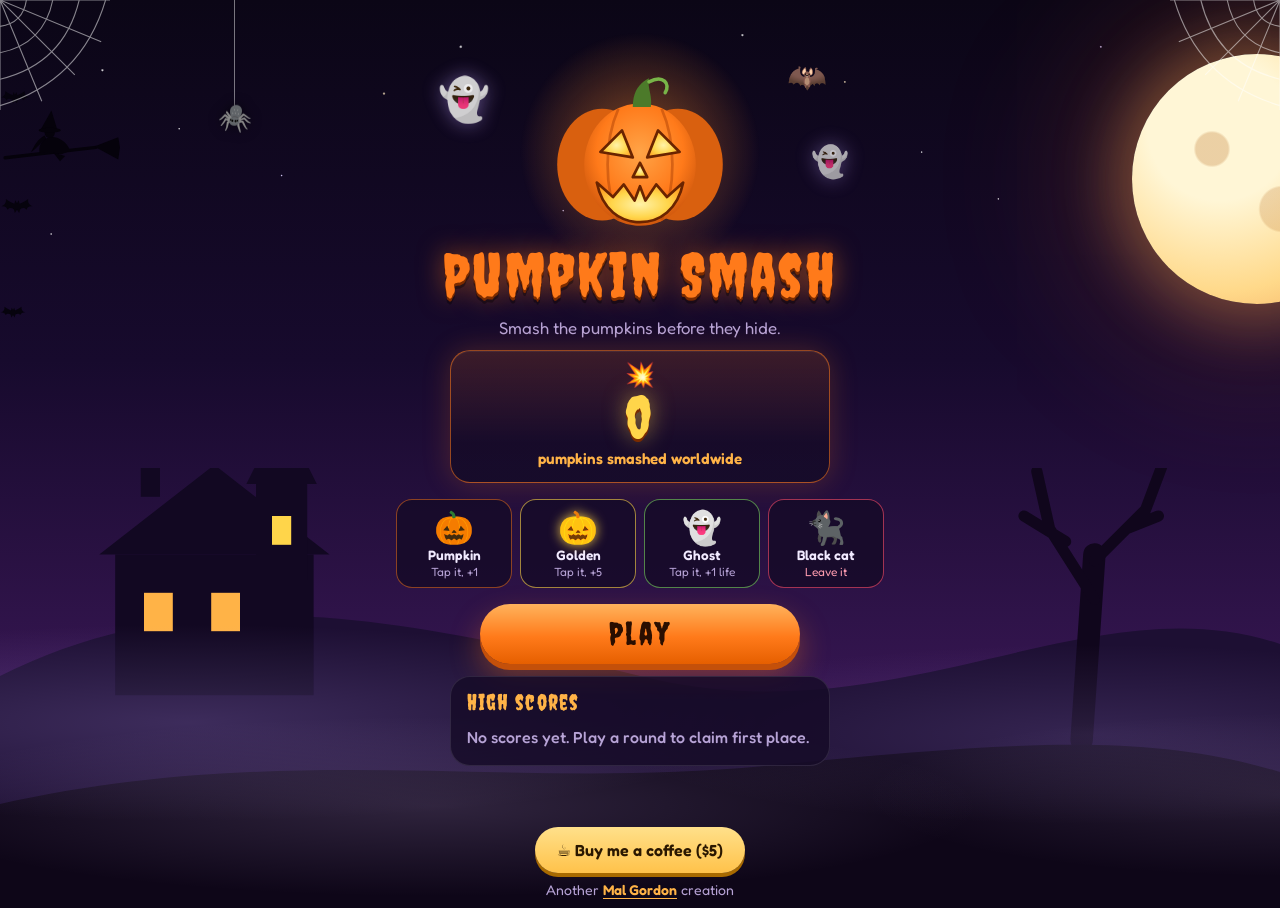
==== index.html @ f8fc83ce "Game over: laughing pumpkin animation, taunt message and laugh sound" ====
<!doctype html>
<html lang="en">
<head>
<meta charset="utf-8">
<meta name="viewport" content="width=device-width, initial-scale=1, viewport-fit=cover">
<!-- Google tag (gtag.js) -->
<script async src="https://www.googletagmanager.com/gtag/js?id=G-29NEGXCS5F"></script>
<script>
  window.dataLayer = window.dataLayer || [];
  function gtag(){dataLayer.push(arguments);}
  gtag('js', new Date());
  gtag('config', 'G-29NEGXCS5F');
</script>
<title>Pumpkin Smash — a free Halloween smash game</title>
<meta name="description" content="Smash the pumpkins before they hide. A free, mobile-first Halloween tap game: grab golden pumpkins, catch ghosts for extra lives and leave the black cats alone.">
<meta name="author" content="Mal Gordon">
<meta name="robots" content="index, follow">
<link rel="canonical" href="https://pumpkinsmash.me/">
<meta name="theme-color" content="#0b0616">
<meta name="color-scheme" content="dark">
<meta name="claude:viewport-fit-sides" content="cover">

<!-- Icons and install -->
<link rel="icon" href="/favicon.svg" type="image/svg+xml">
<link rel="icon" href="/assets/brand/icon-192.png" type="image/png" sizes="192x192">
<link rel="apple-touch-icon" href="/assets/brand/apple-touch-icon.png">
<link rel="manifest" href="/site.webmanifest">
<meta name="apple-mobile-web-app-capable" content="yes">
<meta name="mobile-web-app-capable" content="yes">
<meta name="apple-mobile-web-app-status-bar-style" content="black-translucent">
<meta name="apple-mobile-web-app-title" content="Pumpkin Smash">

<!-- Open Graph -->
<meta property="og:type" content="website">
<meta property="og:site_name" content="Pumpkin Smash">
<meta property="og:title" content="Pumpkin Smash — smash the pumpkins before they hide">
<meta property="og:description" content="A free Halloween tap game for your phone. Golden pumpkins, ghostly extra lives, and black cats you really shouldn't smash.">
<meta property="og:url" content="https://pumpkinsmash.me/">
<meta property="og:locale" content="en_AU">
<meta property="og:image" content="https://pumpkinsmash.me/assets/brand/og-image.png">
<meta property="og:image:type" content="image/png">
<meta property="og:image:width" content="1200">
<meta property="og:image:height" content="630">
<meta property="og:image:alt" content="A glowing jack-o'-lantern beside the words Pumpkin Smash under a full moon">

<!-- Twitter / X card -->
<meta name="twitter:card" content="summary_large_image">
<meta name="twitter:title" content="Pumpkin Smash — smash the pumpkins before they hide">
<meta name="twitter:description" content="A free Halloween tap game for your phone. Golden pumpkins +5, ghosts +1 life, black cats: leave them alone.">
<meta name="twitter:image" content="https://pumpkinsmash.me/assets/brand/twitter-card.png">
<meta name="twitter:image:alt" content="A glowing jack-o'-lantern beside the words Pumpkin Smash under a full moon">

<script type="application/ld+json">
{
  "@context": "https://schema.org",
  "@type": "VideoGame",
  "name": "Pumpkin Smash",
  "url": "https://pumpkinsmash.me/",
  "image": "https://pumpkinsmash.me/assets/brand/og-image.png",
  "description": "A free, mobile-first Halloween tap game. Smash the pumpkins before they hide.",
  "genre": ["Arcade", "Casual"],
  "gamePlatform": ["Web browser", "Mobile web"],
  "applicationCategory": "Game",
  "operatingSystem": "Any",
  "inLanguage": "en",
  "isAccessibleForFree": true,
  "offers": { "@type": "Offer", "price": "0", "priceCurrency": "AUD" },
  "author": { "@type": "Person", "name": "Mal Gordon", "url": "https://malgordon.com" }
}
</script>

<link rel="preconnect" href="https://fonts.googleapis.com">
<link rel="preconnect" href="https://fonts.gstatic.com" crossorigin>
<link rel="stylesheet" href="https://fonts.googleapis.com/css2?family=Creepster&family=Fredoka:wght@400;500;600;700&display=swap">
<style>
  /* Layout: one painted night scene fixed behind three screens (home, game, game over).
     Content is a single centered column, 520px max. The game board is a tilted graveyard plot. */
  :root {
    color-scheme: dark;
    --night-900: #0b0616;
    --night-800: #150a28;
    --night-700: #241240;
    --plum: #4b2a78;
    --pumpkin: #ff7a1a;
    --pumpkin-deep: #c4500a;
    --ember: #ffb347;
    --gold: #ffd54a;
    --slime: #8dff6a;
    --blood: #ff4d6d;
    --text: #f1eaff;
    --muted: #b7a3d6;
    --glass: rgba(22, 11, 40, .84);
    --line: rgba(255, 255, 255, .1);
    --radius: 20px;
    --gap: 12px;
    --font-display: "Creepster", "Chiller", fantasy;
    --font-ui: "Fredoka", ui-rounded, "SF Pro Rounded", system-ui, -apple-system, "Segoe UI", Roboto, sans-serif;
  }

  * { box-sizing: border-box; -webkit-tap-highlight-color: transparent; }
  html, body { height: 100%; }
  body {
    background: var(--night-900); color: var(--text); font-family: var(--font-ui);
    -webkit-user-select: none; user-select: none; -webkit-touch-callout: none;
    touch-action: manipulation; overscroll-behavior: none; overflow: hidden;
  }
  button { font: inherit; color: inherit; border: 0; cursor: pointer; }
  :focus-visible { outline: 3px solid var(--ember); outline-offset: 3px; }

  /* ================= Night scene ================= */
  #scene {
    position: fixed; inset: 0; z-index: 0; overflow: hidden; pointer-events: none;
    background: linear-gradient(180deg, #0b0616 0%, #170a2d 40%, #34154f 75%, #5a2152 100%);
  }
  .stars { position: absolute; inset: 0 0 35% 0; background-repeat: no-repeat; animation: twinkle 3.6s ease-in-out infinite alternate; }
  .s1 { background-image:
    radial-gradient(1.6px 1.6px at 8% 12%, #fff, transparent), radial-gradient(1.2px 1.2px at 22% 30%, #dcd0ff, transparent),
    radial-gradient(1.8px 1.8px at 36% 8%, #fff, transparent), radial-gradient(1.2px 1.2px at 52% 24%, #fff, transparent),
    radial-gradient(1.4px 1.4px at 66% 14%, #ffe9c0, transparent), radial-gradient(1.2px 1.2px at 78% 34%, #fff, transparent),
    radial-gradient(1.6px 1.6px at 92% 20%, #dcd0ff, transparent); }
  .s2 { animation-delay: -1.8s; background-image:
    radial-gradient(1.2px 1.2px at 14% 22%, #fff, transparent), radial-gradient(1.6px 1.6px at 30% 16%, #ffe9c0, transparent),
    radial-gradient(1.2px 1.2px at 44% 36%, #dcd0ff, transparent), radial-gradient(1.6px 1.6px at 58% 6%, #fff, transparent),
    radial-gradient(1.2px 1.2px at 72% 26%, #fff, transparent), radial-gradient(1.4px 1.4px at 86% 8%, #dcd0ff, transparent),
    radial-gradient(1.2px 1.2px at 4% 40%, #fff, transparent); }
  @keyframes twinkle { from { opacity: .3; } to { opacity: 1; } }

  .moon {
    position: absolute; top: 6%; right: -8%; width: min(52vmin, 250px); aspect-ratio: 1; border-radius: 50%;
    background:
      radial-gradient(circle at 32% 38%, rgba(190, 120, 50, .3) 0 7%, transparent 8%),
      radial-gradient(circle at 60% 62%, rgba(190, 120, 50, .25) 0 10%, transparent 11%),
      radial-gradient(circle at 70% 28%, rgba(190, 120, 50, .22) 0 5%, transparent 6%),
      radial-gradient(circle at 35% 30%, #fff6d6 0 30%, #ffd98a 68%, #f2a65a 100%);
    box-shadow: 0 0 60px 18px rgba(255, 170, 80, .35), 0 0 150px 60px rgba(255, 110, 60, .16);
  }

  .witch { position: absolute; top: 12%; left: 0; width: 120px; fill: #05020b; animation: witchFly 40s linear infinite 3s; }
  @keyframes witchFly {
    0% { transform: translate(-30vw, 0) rotate(-5deg) scaleX(-1); }
    35%, 100% { transform: translate(130vw, -6vh) rotate(-5deg) scaleX(-1); }
  }

  .bat { position: absolute; left: 0; width: 34px; animation: batFly 14s linear infinite; }
  .bat svg { display: block; width: 100%; fill: #06030d; transform-origin: 50% 60%; animation: flap .32s ease-in-out infinite alternate; }
  .b1 { top: 22%; }
  .b2 { top: 34%; width: 26px; animation-duration: 19s; animation-delay: -7s; }
  .b3 { top: 10%; width: 30px; animation-duration: 23s; animation-delay: -14s; }
  @keyframes batFly {
    0% { transform: translate(-15vw, 0); } 25% { transform: translate(20vw, -6vh); } 50% { transform: translate(55vw, 3vh); }
    75% { transform: translate(90vw, -5vh); } 100% { transform: translate(120vw, 2vh); }
  }
  @keyframes flap { from { transform: scaleY(1); } to { transform: scaleY(.45); } }

  .skyline { position: absolute; left: 0; bottom: 0; width: 100%; height: 48%; }
  .win { animation: flicker 2.6s ease-in-out infinite alternate; }
  .win:nth-of-type(2) { animation-delay: -.9s; }
  .win:nth-of-type(3) { animation-delay: -1.7s; }
  @keyframes flicker { 0% { opacity: .55; } 40% { opacity: 1; } 100% { opacity: .75; } }

  .fog { position: absolute; left: -30%; width: 160%; height: 26%; animation: drift 30s ease-in-out infinite alternate; }
  .f1 { bottom: 8%; background:
    radial-gradient(40% 60% at 28% 55%, rgba(190, 160, 255, .2), transparent 70%),
    radial-gradient(34% 55% at 72% 60%, rgba(190, 160, 255, .15), transparent 70%); }
  .f2 { bottom: 0; animation-duration: 22s; animation-direction: alternate-reverse; background:
    radial-gradient(38% 55% at 40% 60%, rgba(220, 190, 255, .16), transparent 70%),
    radial-gradient(30% 50% at 82% 55%, rgba(220, 190, 255, .12), transparent 70%); }
  @keyframes drift { from { transform: translateX(-8%); } to { transform: translateX(8%); } }

  .web { position: absolute; top: 0; width: 110px; height: 110px; opacity: .5; }
  .wl { left: 0; } .wr { right: 0; transform: scaleX(-1); }

  .spider { position: absolute; top: 0; left: 17%; display: flex; flex-direction: column; align-items: center; transform-origin: 50% 0; animation: sway 5s ease-in-out infinite; }
  .thread { display: block; width: 1.5px; height: 12vh; background: rgba(255, 255, 255, .45); animation: dangle 6s ease-in-out infinite; transform-origin: 50% 0; }
  .spider span { font-size: 1.7rem; line-height: 1; margin-top: -4px; filter: drop-shadow(0 0 6px rgba(0, 0, 0, .6)); }
  @keyframes sway { 0%, 100% { transform: rotate(-4deg); } 50% { transform: rotate(4deg); } }
  @keyframes dangle { 0%, 100% { transform: scaleY(.55); } 50% { transform: scaleY(1.25); } }

  /* ================= App frame ================= */
  #app {
    position: relative; z-index: 1; height: 100%; max-width: 520px; margin: 0 auto; display: flex; flex-direction: column;
    padding-block: 10px;
    padding-left: max(16px, env(safe-area-inset-left, 0px));
    padding-right: max(16px, env(safe-area-inset-right, 0px));
  }
  .screen { flex: 1; min-height: 0; display: flex; flex-direction: column; overflow-y: auto; overflow-x: hidden; }
  .screen[hidden] { display: none; }
  .stack { margin-block: auto; width: 100%; display: flex; flex-direction: column; align-items: center; gap: var(--gap); text-align: center; padding-block: 6px; }

  /* ---------- Home ---------- */
  .hero { position: relative; width: clamp(120px, 22dvh, 180px); }
  .hero .glow { position: absolute; inset: -30%; background: radial-gradient(circle, rgba(255, 140, 40, .5), transparent 62%); animation: breathe 3s ease-in-out infinite alternate; }
  .jack { position: relative; display: block; width: 100%; height: auto; animation: bob 3.4s ease-in-out infinite; }
  .fire { animation: fireflicker 1.6s ease-in-out infinite alternate; }
  @keyframes fireflicker { 0% { opacity: .82; } 50% { opacity: 1; } 100% { opacity: .9; } }
  @keyframes breathe { from { opacity: .55; transform: scale(.94); } to { opacity: 1; transform: scale(1.06); } }
  @keyframes bob { 0%, 100% { transform: translateY(0) rotate(-1.5deg); } 50% { transform: translateY(-6px) rotate(1.5deg); } }

  .buddy { position: absolute; line-height: 1; animation: floaty 4s ease-in-out infinite; filter: drop-shadow(0 0 10px rgba(190, 160, 255, .5)); }
  .g1 { font-size: 2.6rem; left: -62%; top: 4%; opacity: .92; }
  .g2 { font-size: 2rem; right: -54%; top: -6%; animation-delay: -1.4s; filter: none; }
  .g3 { font-size: 1.9rem; right: -66%; top: 46%; opacity: .75; animation-delay: -2.6s; }
  @keyframes floaty { 0%, 100% { transform: translateY(0) rotate(-6deg); } 50% { transform: translateY(-12px) rotate(6deg); } }

  .title {
    margin: 0; font-family: var(--font-display); font-weight: 400; font-size: clamp(2.4rem, 12.5vw, 3.8rem); line-height: 1;
    letter-spacing: .04em; color: var(--pumpkin); text-wrap: balance;
    text-shadow: 0 3px 0 #7a2b00, 0 6px 0 rgba(0, 0, 0, .35), 0 0 26px rgba(255, 122, 26, .55);
  }
  .tagline { margin: 0; color: var(--muted); font-size: 1.05rem; }

  .global {
    display: grid; justify-items: center; gap: 2px; width: min(100%, 380px); padding: 12px 16px 14px;
    background: linear-gradient(180deg, rgba(255, 122, 26, .16), rgba(22, 11, 40, .86) 70%);
    border: 1px solid rgba(255, 122, 26, .55); border-radius: var(--radius);
    box-shadow: 0 0 28px rgba(255, 122, 26, .22), inset 0 1px 0 rgba(255, 255, 255, .06);
  }
  .global-face { font-size: 1.5rem; line-height: 1; }
  .global-num {
    font-family: var(--font-display); font-size: clamp(2.6rem, 13vw, 3.6rem); line-height: 1; letter-spacing: .04em;
    color: var(--gold); font-variant-numeric: tabular-nums;
    text-shadow: 0 3px 0 #7a2b00, 0 0 22px rgba(255, 213, 74, .55);
  }
  .global-label { font-size: .95rem; font-weight: 600; color: var(--ember); }
  .global.bump .global-num { animation: bump .5s ease-out; }
  @keyframes bump { 30% { scale: 1.12; } }
  @media (prefers-reduced-motion: reduce) { .global.bump .global-num { animation: none; } }

  .crew { list-style: none; margin: 4px 0; padding: 0; width: 100%; display: grid; grid-template-columns: repeat(auto-fit, minmax(74px, 1fr)); gap: 8px; }
  .chip {
    display: flex; flex-direction: column; align-items: center; gap: 2px; padding: 10px 4px 8px; min-width: 0;
    background: var(--glass); border: 1px solid var(--line); border-radius: 16px;
  }
  .chip .face { font-size: 2rem; line-height: 1.1; }
  .chip b { font-size: .85rem; font-weight: 600; }
  .chip small { font-size: .74rem; line-height: 1.2; color: var(--muted); }
  .chip.good { border-color: rgba(255, 122, 26, .5); }
  .chip.gold { border-color: rgba(255, 213, 74, .6); }
  .chip.gold .face, .critter.gold { filter: sepia(1) saturate(5) hue-rotate(-8deg) brightness(1.25) drop-shadow(0 0 6px rgba(255, 213, 74, .9)); }
  .chip.ghost { border-color: rgba(141, 255, 106, .5); }
  .chip.bad { border-color: rgba(255, 77, 109, .6); }
  .chip.bad small { color: #ff9db0; }

  .btn {
    font-family: var(--font-display); font-size: 2rem; letter-spacing: .06em; line-height: 1;
    width: min(100%, 320px); min-height: 60px; padding: 14px 40px; border-radius: 999px; color: #2a0e00;
    background: linear-gradient(#ffb35c, #ff7a1a 55%, #e65f00);
    box-shadow: 0 6px 0 var(--pumpkin-deep), 0 14px 30px rgba(255, 122, 26, .38);
    transition: transform .08s, box-shadow .08s;
  }
  .btn:active { transform: translateY(4px); box-shadow: 0 2px 0 var(--pumpkin-deep), 0 8px 18px rgba(255, 122, 26, .3); }
  .btn.pulse { animation: pulse 2s ease-in-out infinite; }
  .btn.secondary { font-family: var(--font-ui); font-weight: 600; font-size: 1.1rem; letter-spacing: 0; color: var(--text); background: var(--night-700); box-shadow: 0 5px 0 #120824; }
  .btn.secondary:active { box-shadow: 0 1px 0 #120824; }
  @keyframes pulse { 0%, 100% { scale: 1; } 50% { scale: 1.035; } }

  .scores { width: min(100%, 380px); background: var(--glass); border: 1px solid var(--line); border-radius: var(--radius); padding: 12px 16px 8px; }
  .scores h3 { margin: 0 0 4px; font-family: var(--font-display); font-weight: 400; font-size: 1.35rem; letter-spacing: .05em; color: var(--ember); text-align: left; }
  .scores ol { list-style: none; margin: 0; padding: 0; max-height: 26dvh; overflow-y: auto; }
  .scores li { display: grid; grid-template-columns: 2.2em 1fr auto; align-items: center; gap: 8px; padding: 6px 0; text-align: left; border-bottom: 1px solid rgba(255, 255, 255, .06); font-weight: 500; }
  .scores li:last-child { border-bottom: 0; }
  .scores li > span { min-width: 0; overflow: hidden; text-overflow: ellipsis; white-space: nowrap; }
  .scores .rank { color: var(--muted); font-size: 1rem; text-align: center; }
  .scores .pts { font-weight: 700; color: var(--ember); font-variant-numeric: tabular-nums; }
  .scores li.me { color: var(--gold); background: linear-gradient(90deg, rgba(255, 213, 74, .14), transparent); border-radius: 10px; }
  .scores .empty { display: block; color: var(--muted); padding: 8px 0 10px; }

  /* ---------- Game HUD ---------- */
  #game { overflow: hidden; }
  .hud { display: grid; grid-template-columns: 1fr auto 1fr auto; align-items: stretch; gap: 8px; padding-bottom: 6px; }
  .pill { background: var(--glass); border: 1px solid var(--line); border-radius: 16px; padding: 6px 12px; min-width: 0; }
  .pill .label { display: block; font-size: .72rem; color: var(--muted); }
  .pill .value { display: block; font-size: 1.7rem; font-weight: 700; line-height: 1.05; font-variant-numeric: tabular-nums; }
  .pill.score .value { color: var(--ember); text-shadow: 0 0 14px rgba(255, 122, 26, .55); transform-origin: 0 50%; }
  .pill.best { text-align: right; }
  .pill.lives { display: flex; flex-direction: column; justify-content: center; align-items: center; }
  .hearts { display: flex; gap: 2px; font-size: 1.35rem; line-height: 1.1; }
  .heart.lost { filter: grayscale(1) brightness(.45); }
  .icon-btn { width: 48px; border-radius: 16px; font-size: 1.3rem; background: var(--glass); border: 1px solid var(--line); }
  .stage { text-align: center; font-family: var(--font-display); font-size: 1.2rem; letter-spacing: .08em; color: var(--ember); padding-bottom: 4px; text-shadow: 0 0 12px rgba(255, 122, 26, .5); }

  /* ---------- Graveyard board ---------- */
  .arena { position: relative; flex: 1; min-height: 0; display: flex; align-items: center; justify-content: center; perspective: 900px; }
  .arena.shake { animation: shake .35s; }
  @keyframes shake { 20% { translate: -8px 0; } 40% { translate: 8px 0; } 60% { translate: -5px 0; } 80% { translate: 5px 0; } }

  .ground {
    container-type: inline-size; position: relative; width: min(100%, calc(100dvh - 250px)); aspect-ratio: 1; border-radius: 28px;
    background: linear-gradient(180deg, #35212f 0%, #25141f 45%, #190c15 100%);
    box-shadow: inset 0 3px 0 rgba(255, 255, 255, .08), inset 0 -18px 30px rgba(0, 0, 0, .45), 0 28px 40px rgba(0, 0, 0, .55);
    transform: rotateX(14deg); transform-origin: 50% 100%;
  }
  .ground::before { /* grass tips along the top edge */
    content: ""; position: absolute; left: 0; right: 0; top: -6px; height: 14px; border-radius: 28px 28px 0 0;
    background: radial-gradient(circle at 10px 100%, #2f6a3a 0 7px, transparent 8px) repeat-x; background-size: 20px 14px;
  }
  .board { height: 100%; padding: 4.5cqw; display: grid; grid-template: repeat(3, 1fr) / repeat(3, 1fr); gap: 2.5cqw; }

  .plot { position: relative; isolation: isolate; padding: 0; background: none; overflow: visible; }
  .stone { position: absolute; z-index: 0; left: 17%; right: 17%; top: 2%; bottom: 30%; border-radius: 50% 50% 6% 6% / 36% 36% 6% 6%; background: linear-gradient(#66548a, #3d2f58); opacity: .6; box-shadow: inset 0 0 0 2px rgba(255, 255, 255, .07); }
  .plot:nth-child(3n+2) .stone { border-radius: 0; clip-path: polygon(50% 0, 100% 20%, 100% 100%, 0 100%, 0 20%); }
  .plot:nth-child(3n) .stone { left: 12%; right: 12%; top: 8%; border-radius: 30% 30% 6% 6% / 50% 50% 6% 6%; }
  .stone::after { content: "RIP"; position: absolute; left: 0; right: 0; top: 18%; text-align: center; font-family: var(--font-display); font-size: 6.5cqw; letter-spacing: .08em; color: rgba(255, 255, 255, .22); }
  .pit { position: absolute; z-index: 1; left: 7%; right: 7%; bottom: 7%; height: 32%; border-radius: 50%; background: radial-gradient(ellipse at 50% 40%, #000 0 55%, #1d1019 100%); box-shadow: 0 .8cqw 0 #3d2432, inset 0 1.5cqw 2cqw rgba(0, 0, 0, .85); }
  .window { position: absolute; z-index: 2; inset: 0; overflow: hidden; }
  .lip { position: absolute; z-index: 3; left: 3%; right: 3%; bottom: 3%; height: 21%; border-radius: 0 0 50% 50% / 0 0 100% 100%; background: radial-gradient(ellipse at 50% 0, #4a2d3b, #281620); }
  .plot.bad .pit { background: radial-gradient(ellipse at 50% 40%, #5a0c22 0 45%, #1d1019 100%); }

  .critter {
    position: absolute; left: 0; right: 0; bottom: 9%; text-align: center; font-size: 20cqw; line-height: 1; pointer-events: none;
    transform: translateY(135%); transition: transform .11s ease-out;
  }
  .plot.up .critter { transform: translateY(0); }
  .critter.pumpkin { filter: drop-shadow(0 0 1.5cqw rgba(255, 160, 60, .55)); }
  .critter.cat { filter: drop-shadow(0 0 1.8cqw rgba(255, 77, 109, .75)); }
  .critter.ghost { filter: drop-shadow(0 0 2cqw rgba(141, 255, 106, .85)); animation: wobble .8s ease-in-out infinite alternate; }
  .critter.gold::after { content: "✨"; position: absolute; right: 14%; top: -4%; font-size: 8cqw; animation: twinkle .6s ease-in-out infinite alternate; }
  .critter.boom { filter: none; }
  @keyframes wobble { from { rotate: -8deg; } to { rotate: 8deg; } }

  #toast {
    position: absolute; z-index: 5; top: 4%; left: 50%; transform: translateX(-50%); opacity: 0; pointer-events: none; white-space: nowrap;
    font-family: var(--font-display); font-size: 2.4rem; letter-spacing: .06em; color: var(--gold);
    text-shadow: 0 3px 0 #7a2b00, 0 0 22px rgba(255, 180, 60, .8);
  }

  /* ---------- Effects layer ---------- */
  #fx { position: fixed; inset: 0; z-index: 50; pointer-events: none; overflow: hidden; }
  .bit { position: absolute; width: 10px; height: 10px; border-radius: 50% 40% 50% 40%; will-change: transform, opacity; }
  .pop-text { position: absolute; font-family: var(--font-display); font-size: 1.9rem; letter-spacing: .04em; white-space: nowrap; text-shadow: 0 2px 0 rgba(0, 0, 0, .65), 0 0 12px currentColor; will-change: transform, opacity; }
  #hurt { position: fixed; inset: 0; z-index: 40; pointer-events: none; opacity: 0; background: radial-gradient(ellipse at center, transparent 38%, rgba(255, 30, 70, .6) 100%); }

  /* ---------- Game over ---------- */
  .laugh-wrap { position: relative; width: clamp(130px, 22dvh, 190px); aspect-ratio: 200 / 180; }
  .laugh-pumpkin { width: 100%; height: 100%; overflow: visible; transform-origin: 50% 90%; filter: drop-shadow(0 0 18px rgba(255, 122, 26, .55)); animation: cackle .28s ease-in-out infinite; }
  .jaw { transform-box: fill-box; transform-origin: 50% 0; animation: jawLaugh .28s ease-in-out infinite; }
  .tear { animation: tearDrop 1s ease-in infinite; }
  .tear.t2 { animation-delay: .35s; }
  .ha { position: absolute; font-family: var(--font-display); font-size: 1.6rem; letter-spacing: .06em; color: var(--ember); text-shadow: 0 2px 0 rgba(0, 0, 0, .7), 0 0 10px rgba(255, 122, 26, .7); opacity: 0; animation: haPop 1.2s ease-out infinite; }
  .ha.h1 { left: -34%; top: 6%; --r: -14deg; }
  .ha.h2 { right: -36%; top: 16%; --r: 12deg; animation-delay: .4s; }
  .ha.h3 { left: -22%; top: -14%; --r: -6deg; animation-delay: .8s; }
  @keyframes cackle { 0%, 100% { transform: rotate(-5deg) scale(1, 1); } 50% { transform: rotate(5deg) scale(1.04, .96); } }
  @keyframes jawLaugh { 0%, 100% { transform: scaleY(.82); } 50% { transform: scaleY(1.12); } }
  @keyframes tearDrop { 0% { transform: translateY(-4px); opacity: 0; } 20% { opacity: 1; } 100% { transform: translateY(26px); opacity: 0; } }
  @keyframes haPop { 0% { transform: translateY(8px) rotate(var(--r)) scale(.5); opacity: 0; } 25% { opacity: 1; } 100% { transform: translateY(-16px) rotate(var(--r)) scale(1.2); opacity: 0; } }
  .taunt { margin: 0; font-family: var(--font-display); font-size: 1.35rem; letter-spacing: .05em; color: var(--ember); text-shadow: 0 0 14px rgba(255, 122, 26, .45); text-wrap: balance; }
  .over-title { margin: 0; font-family: var(--font-display); font-weight: 400; font-size: clamp(2.4rem, 12vw, 3.4rem); letter-spacing: .05em; line-height: 1; color: var(--blood); text-shadow: 0 3px 0 #5a0c22, 0 0 24px rgba(255, 77, 109, .5); }
  .sub { margin: 0; color: var(--muted); }
  .final { font-size: 4.2rem; font-weight: 700; line-height: .95; color: var(--ember); text-shadow: 0 0 24px rgba(255, 122, 26, .6); font-variant-numeric: tabular-nums; }
  .badge { margin: 0; padding: 4px 14px; border-radius: 999px; font-weight: 700; color: #2a1d00; background: linear-gradient(90deg, #ffd54a, #ffb347); animation: pulse 1.4s ease-in-out infinite; }
  #nameForm { display: flex; gap: 8px; width: min(100%, 380px); }
  #nameForm input { flex: 1; min-width: 0; font: inherit; font-size: 1.1rem; padding: 12px 16px; border-radius: 14px; border: 2px solid var(--night-700); background: var(--glass); color: var(--text); user-select: text; -webkit-user-select: text; }
  #nameForm input:focus-visible { outline: none; border-color: var(--ember); }
  #nameForm button { min-height: 48px; padding: 0 20px; border-radius: 14px; font-weight: 700; color: #2a0e00; background: var(--pumpkin); }
  .btnrow { display: flex; flex-direction: column; align-items: center; gap: 10px; width: 100%; }

  /* ---------- Footer: coffee button and credit ---------- */
  #foot { flex: none; display: flex; flex-direction: column; align-items: center; gap: 8px; padding-top: 8px; }
  #foot[hidden] { display: none; }
  .coffee {
    display: inline-flex; align-items: center; justify-content: center; min-height: 46px; padding: 0 22px; border-radius: 999px;
    font-weight: 600; font-size: 1rem; color: #2a1700; text-decoration: none;
    background: linear-gradient(#ffe08a, #ffc24a); box-shadow: 0 4px 0 #a86a00;
  }
  .coffee:active { transform: translateY(3px); box-shadow: 0 1px 0 #a86a00; }
  .coffee[hidden] { display: none; }
  .credit { margin: 0; font-size: .88rem; color: var(--muted); }
  .credit a { color: var(--ember); font-weight: 600; text-decoration: underline; text-underline-offset: 3px; }

  @media (max-height: 700px) {
    .hero { width: 104px; }
    .chip small { display: none; }
  }

  @media (prefers-reduced-motion: reduce) {
    *, *::before, *::after { animation: none !important; transition: none !important; }
  }
</style>
</head>
<body>

<!-- ============ Night scene (decorative) ============ -->
<svg width="0" height="0" style="position:absolute" aria-hidden="true">
  <defs>
    <symbol id="bat" viewBox="0 0 64 32">
      <path d="M32 10 L35 4 L37 11 C41 9 47 7 53 2 C52 8 54 13 62 16 C55 15 52 17 50 22 C47 18 42 18 38 21 L36 28 L32 22 L28 28 L26 21 C22 18 17 18 14 22 C12 17 9 15 2 16 C10 13 12 8 11 2 C17 7 23 9 27 11 L29 4 Z"/>
    </symbol>
  </defs>
</svg>

<div id="scene" aria-hidden="true">
  <div class="stars s1"></div>
  <div class="stars s2"></div>
  <div class="moon"></div>

  <svg class="witch" viewBox="0 -12 140 72">
    <path d="M6 46 L112 34" stroke="#05020b" stroke-width="4" stroke-linecap="round" fill="none"/>
    <path d="M110 33 L138 22 L140 34 L138 48 Z"/>
    <path d="M46 40 C44 28 54 20 64 22 C74 24 80 32 82 38 L72 42 Z"/>
    <circle cx="58" cy="17" r="6"/>
    <path d="M47 14 L60 -9 L67 14 Z"/>
    <ellipse cx="58" cy="14" rx="13" ry="3"/>
    <path d="M52 20 C44 24 40 32 36 40 C44 34 48 28 54 24 Z"/>
    <path d="M62 40 L70 50 L76 44 Z"/>
  </svg>

  <div class="bat b1"><svg viewBox="0 0 64 32"><use href="#bat"/></svg></div>
  <div class="bat b2"><svg viewBox="0 0 64 32"><use href="#bat"/></svg></div>
  <div class="bat b3"><svg viewBox="0 0 64 32"><use href="#bat"/></svg></div>

  <svg class="skyline" viewBox="0 0 400 220" preserveAspectRatio="xMidYMax slice">
    <path d="M0 150 C60 120 120 130 200 150 S340 120 400 140 L400 220 L0 220 Z" fill="#1d0f33"/>
    <g transform="translate(36 76)" fill="#120822">
      <rect x="0" y="36" width="62" height="44"/>
      <path d="M-5 36 L31 8 L67 36 Z"/>
      <rect x="44" y="14" width="16" height="30"/>
      <path d="M41 14 L52 -8 L63 14 Z"/>
      <rect x="8" y="2" width="6" height="16"/>
      <rect class="win" x="9" y="48" width="9" height="12" fill="#ffb347"/>
      <rect class="win" x="30" y="48" width="9" height="12" fill="#ffb347"/>
      <rect class="win" x="49" y="24" width="6" height="9" fill="#ffd54a"/>
    </g>
    <g stroke="#10061c" fill="none" stroke-linecap="round">
      <path d="M338 170 L342 112" stroke-width="7"/>
      <path d="M342 126 L328 104 L324 86 M342 114 L358 98 L364 82 M333 108 L320 100 M352 104 L362 100" stroke-width="3.5"/>
    </g>
    <path d="M0 190 C90 170 160 186 240 178 S360 168 400 180 L400 220 L0 220 Z" fill="#0e0618"/>
  </svg>

  <div class="fog f1"></div>
  <div class="fog f2"></div>

  <svg class="web wl" viewBox="0 0 100 100"><g stroke="#fff" fill="none" stroke-width="1"><path d="M0 0 L100 0 M0 0 L92 38 M0 0 L68 68 M0 0 L38 92 M0 0 L0 100"/><path d="M24 0 Q21 21 0 24 M48 0 Q40 40 0 48 M72 0 Q58 58 0 72 M96 0 Q74 74 0 96"/></g></svg>
  <svg class="web wr" viewBox="0 0 100 100"><g stroke="#fff" fill="none" stroke-width="1"><path d="M0 0 L100 0 M0 0 L92 38 M0 0 L68 68 M0 0 L38 92 M0 0 L0 100"/><path d="M24 0 Q21 21 0 24 M48 0 Q40 40 0 48 M72 0 Q58 58 0 72 M96 0 Q74 74 0 96"/></g></svg>

  <div class="spider"><i class="thread"></i><span>🕷️</span></div>
</div>

<!-- ============ App ============ -->
<div id="app">

  <!-- HOME -->
  <section id="start" class="screen">
    <div class="stack">
      <div class="hero">
        <div class="glow"></div>
        <span class="buddy g1">👻</span>
        <span class="buddy g2">🦇</span>
        <span class="buddy g3">👻</span>
        <svg class="jack" viewBox="0 0 200 180" role="img" aria-label="Glowing jack-o'-lantern">
          <defs>
            <radialGradient id="jackBody" cx="50%" cy="40%" r="65%">
              <stop offset="0" stop-color="#ffa447"/><stop offset=".6" stop-color="#ff7a1a"/><stop offset="1" stop-color="#c4500a"/>
            </radialGradient>
            <radialGradient id="jackFire" cx="50%" cy="55%" r="60%">
              <stop offset="0" stop-color="#fff2a8"/><stop offset=".55" stop-color="#ffd54a"/><stop offset="1" stop-color="#ff9a1f"/>
            </radialGradient>
          </defs>
          <ellipse cx="58" cy="104" rx="50" ry="62" fill="#d9600f"/>
          <ellipse cx="142" cy="104" rx="50" ry="62" fill="#d9600f"/>
          <ellipse cx="100" cy="104" rx="62" ry="68" fill="url(#jackBody)"/>
          <path d="M76 42 C60 78 60 130 76 166 M124 42 C140 78 140 130 124 166" stroke="#b64708" stroke-width="3" fill="none" opacity=".55"/>
          <path d="M92 40 C92 24 98 14 110 8 C108 20 114 26 112 40 Z" fill="#4c7a2a"/>
          <path d="M110 12 C126 4 134 14 128 24" stroke="#78b448" stroke-width="4" fill="none" stroke-linecap="round"/>
          <g class="fire" fill="url(#jackFire)" stroke="#6a2400" stroke-width="3" stroke-linejoin="round">
            <path d="M56 90 L80 66 L92 96 Z"/>
            <path d="M144 90 L120 66 L108 96 Z"/>
            <path d="M100 102 L92 118 L108 118 Z"/>
            <path d="M52 124 L70 140 L82 126 L94 144 L100 128 L106 144 L118 126 L130 140 L148 124 C142 154 122 168 100 168 C78 168 58 154 52 124 Z"/>
          </g>
        </svg>
      </div>

      <h1 class="title">Pumpkin Smash</h1>
      <p class="tagline">Smash the pumpkins before they hide.</p>

      <div class="global" id="global" hidden aria-live="polite">
        <span class="global-face" aria-hidden="true">💥</span>
        <span class="global-num" id="globalCount">0</span>
        <span class="global-label">pumpkins smashed worldwide</span>
      </div>

      <ul class="crew">
        <li class="chip good"><span class="face">🎃</span><b>Pumpkin</b><small>Tap it, +1</small></li>
        <li class="chip gold"><span class="face">🎃</span><b>Golden</b><small>Tap it, +5</small></li>
        <li class="chip ghost"><span class="face">👻</span><b>Ghost</b><small>Tap it, +1 life</small></li>
        <li class="chip bad"><span class="face">🐈‍⬛</span><b>Black cat</b><small>Leave it</small></li>
      </ul>

      <button class="btn pulse" id="playBtn" type="button">Play</button>
      <div class="scores"><h3>High scores</h3><ol id="startScores"></ol></div>
    </div>
  </section>

  <!-- GAME -->
  <section id="game" class="screen" hidden>
    <div class="hud">
      <div class="pill score"><span class="label">Score</span><span class="value" id="score">0</span></div>
      <div class="pill lives"><span class="label">Lives</span><span class="hearts" id="lives" role="img"></span></div>
      <div class="pill best"><span class="label">Best</span><span class="value" id="best">0</span></div>
      <button class="icon-btn" id="muteBtn" type="button" aria-label="Toggle sound">🔊</button>
    </div>
    <div class="stage" id="stage">Dusk</div>
    <div class="arena" id="arena">
      <div class="ground"><div class="board" id="board"></div></div>
      <div id="toast" aria-live="polite"></div>
    </div>
  </section>

  <!-- GAME OVER -->
  <section id="over" class="screen" hidden>
    <div class="stack">
      <div class="laugh-wrap" aria-hidden="true">
        <span class="ha h1">HA!</span><span class="ha h2">HA!</span><span class="ha h3">HA!</span>
        <svg class="laugh-pumpkin" viewBox="0 0 200 180">
          <path d="M100 30 C96 18 104 8 116 4" stroke="#3b7a2a" stroke-width="9" stroke-linecap="round" fill="none"/>
          <ellipse cx="62" cy="102" rx="46" ry="62" fill="#e8650f"/>
          <ellipse cx="138" cy="102" rx="46" ry="62" fill="#e8650f"/>
          <ellipse cx="100" cy="102" rx="44" ry="66" fill="#ff7a1a"/>
          <path d="M100 38 C92 70 92 134 100 166" stroke="#c4500a" stroke-width="3" fill="none" opacity=".6"/>
          <path d="M66 40 C48 70 48 134 66 162" stroke="#c4500a" stroke-width="3" fill="none" opacity=".5"/>
          <path d="M134 40 C152 70 152 134 134 162" stroke="#c4500a" stroke-width="3" fill="none" opacity=".5"/>
          <!-- eyes, squeezed shut with laughter -->
          <path d="M54 82 L82 94 L54 104" stroke="#1a0b00" stroke-width="7" stroke-linecap="round" stroke-linejoin="round" fill="none"/>
          <path d="M146 82 L118 94 L146 104" stroke="#1a0b00" stroke-width="7" stroke-linecap="round" stroke-linejoin="round" fill="none"/>
          <path d="M50 70 L84 78" stroke="#1a0b00" stroke-width="6" stroke-linecap="round"/>
          <path d="M150 70 L116 78" stroke="#1a0b00" stroke-width="6" stroke-linecap="round"/>
          <!-- tears -->
          <path class="tear t1" d="M44 106 C38 118 42 126 48 124 C54 122 50 114 44 106 Z" fill="#7fd6ff"/>
          <path class="tear t2" d="M156 106 C150 114 146 122 152 124 C158 126 162 118 156 106 Z" fill="#7fd6ff"/>
          <!-- laughing mouth -->
          <g class="jaw">
            <path d="M52 122 C60 176 140 176 148 122 C124 134 76 134 52 122 Z" fill="#2a0600"/>
            <path d="M72 158 C88 148 112 148 128 158 C118 170 82 170 72 158 Z" fill="#ff5c7a"/>
            <path d="M60 126 L72 126 L66 140 Z M78 130 L90 130 L84 144 Z M110 130 L122 130 L116 144 Z M128 126 L140 126 L134 140 Z" fill="#ffe9a8"/>
          </g>
        </svg>
      </div>
      <h2 class="over-title">Game over</h2>
      <p class="taunt" id="taunt">Ha ha ha! Is that all you've got?</p>
      <p class="sub">Your score</p>
      <div class="final" id="finalScore">0</div>
      <p class="badge" id="badge" hidden>New high score!</p>
      <form id="nameForm" hidden autocomplete="off">
        <input id="nameInput" maxlength="10" placeholder="Your name" aria-label="Your name" required>
        <button type="submit">Save</button>
      </form>
      <div class="scores"><h3>High scores</h3><ol id="overScores"></ol></div>
      <div class="btnrow">
        <button class="btn" id="againBtn" type="button">Play again</button>
        <button class="btn secondary" id="menuBtn" type="button">Menu</button>
      </div>
    </div>
  </section>

  <footer id="foot">
    <a id="coffee" class="coffee" href="#" target="_blank" rel="noopener noreferrer" hidden>☕ Buy me a coffee ($5)</a>
    <p class="credit">Another <a href="https://malgordon.com" target="_blank" rel="noopener noreferrer">Mal Gordon</a> creation</p>
  </footer>
</div>

<div id="hurt"></div>
<div id="fx"></div>

<script>
(() => {
  'use strict';
  const $ = (s) => document.querySelector(s);
  const reduceMotion = window.matchMedia('(prefers-reduced-motion: reduce)').matches;
  const SCREENS = { start: $('#start'), game: $('#game'), over: $('#over') };
  const show = (name) => {
    for (const [k, el] of Object.entries(SCREENS)) el.hidden = k !== name;
    $('#foot').hidden = name === 'game';   // footer stays out of the way during play
  };

  /* ---------- Analytics (GA4 via gtag; safe no-op if blocked) ---------- */
  const track = (name, params = {}) => { try { window.gtag && window.gtag('event', name, params); } catch {} };
  let plays = 0, stats = null, banked = 0;
  const smashedSoFar = () => (stats ? stats.pumpkins + stats.gold : 0);
  const newStats = () => ({ pumpkins: 0, gold: 0, ghosts: 0, cats: 0, misses: 0 });

  /* Stripe Payment Link for the $5 coffee button. Paste the buy.stripe.com URL here to show the button. */
  const COFFEE_URL = 'https://buy.stripe.com/8x26ozbqp8O928M9qIaAw0b';
  const coffeeEl = $('#coffee');
  if (COFFEE_URL) { coffeeEl.href = COFFEE_URL; coffeeEl.hidden = false; }
  coffeeEl.addEventListener('click', () => track('coffee_click', { value: 5, currency: 'AUD' }));
  document.querySelector('.credit a').addEventListener('click', () => track('credit_click', { link_url: 'https://malgordon.com' }));

  /* ---------- Global smash counter (Pages Function /api/smashes, D1-backed) ---------- */
  const Global = {
    URL: '/api/smashes', PENDING_KEY: 'pumpkinsmash.pendingSmashes',
    total: null, shown: 0, el: $('#globalCount'), box: $('#global'),
    pending() { try { return +localStorage.getItem(this.PENDING_KEY) || 0; } catch { return 0; } },
    setPending(n) { try { n > 0 ? localStorage.setItem(this.PENDING_KEY, n) : localStorage.removeItem(this.PENDING_KEY); } catch {} },
    paint(total) {
      if (!Number.isFinite(total)) return;
      const from = this.shown, grew = this.total !== null && total > this.total;
      this.total = total; this.box.hidden = false;
      if (reduceMotion || from === 0 || total - from < 1) { this.shown = total; this.el.textContent = total.toLocaleString(); return; }
      const t0 = performance.now(), dur = 900;
      const step = (t) => {
        const k = Math.min(1, (t - t0) / dur), v = Math.round(from + (total - from) * (1 - Math.pow(1 - k, 3)));
        this.el.textContent = v.toLocaleString(); this.shown = v;
        if (k < 1) requestAnimationFrame(step);
      };
      requestAnimationFrame(step);
      if (grew) { this.box.classList.remove('bump'); void this.box.offsetWidth; this.box.classList.add('bump'); }
    },
    async load() {
      try { const r = await fetch(this.URL, { cache: 'no-store' }); if (r.ok) this.paint((await r.json()).total); } catch {}
    },
    // Smashes are queued locally first so a dropped request or closed tab doesn't lose them.
    busy: false,
    report(n) { if (n > 0) this.setPending(this.pending() + n); this.flush(); },
    async flush() {
      const count = this.pending();
      if (this.busy || count < 1) return;
      this.busy = true;
      try {
        const r = await fetch(this.URL, { method: 'POST', keepalive: true, headers: { 'content-type': 'application/json' }, body: JSON.stringify({ count }) });
        if (r.ok) { this.setPending(this.pending() - count); this.paint((await r.json()).total); }
      } catch {} finally { this.busy = false; }
    }
  };

  /* ---------- High score table (global via Pages Function /api/scores; localStorage fallback) ---------- */
  const Scores = {
    KEY: 'pumpkinsmash.scores.v1', NAME_KEY: 'pumpkinsmash.name', BEST_KEY: 'pumpkinsmash.best',
    PENDING_KEY: 'pumpkinsmash.pendingScores', URL: '/api/scores', MAX: 10,
    remote: null,   // global top 10 once loaded; null = offline / not configured
    read(k, d) { try { return JSON.parse(localStorage.getItem(k)) ?? d; } catch { return d; } },
    write(k, v) { try { localStorage.setItem(k, JSON.stringify(v)); } catch {} },
    local() { return this.read(this.KEY, []); },
    all() { return this.remote || this.local(); },
    best() { return Math.max(+this.read(this.BEST_KEY, 0) || 0, this.local()[0]?.score || 0); },
    saveBest(score) { if (score > this.best()) this.write(this.BEST_KEY, score); },
    qualifies(score) { const a = this.all(); return score > 0 && (a.length < this.MAX || score > a[a.length - 1].score); },
    insert(list, entry) {
      const a = list.concat(entry); a.sort((x, y) => y.score - x.score || x.date - y.date);
      return a.slice(0, this.MAX);
    },
    // returns the entry's index in the shown table (or -1); onRemote(index) fires when the server answers
    add(name, score, onRemote) {
      const entry = { name, score, date: Date.now() };
      this.write(this.KEY, this.insert(this.local(), entry)); this.saveBest(score);
      try { localStorage.setItem(this.NAME_KEY, name); } catch {}
      const shown = this.insert(this.all(), entry);
      if (this.remote) this.remote = shown;
      this.post({ name, score }).then((r) => {
        if (!r) { this.queue({ name, score }); return; }
        this.remote = r.scores;
        const i = r.scores.findIndex((s) => s.date === r.entry.date && s.score === r.entry.score && s.name === r.entry.name);
        onRemote && onRemote(i, r.rank);
      });
      return shown.indexOf(entry);
    },
    async post(e) {
      try {
        const r = await fetch(this.URL, { method: 'POST', keepalive: true, headers: { 'content-type': 'application/json' }, body: JSON.stringify(e) });
        return r.ok ? await r.json() : (r.status === 400 ? {} : null);   // 400 = rejected, don't retry
      } catch { return null; }
    },
    queue(e) { const q = this.read(this.PENDING_KEY, []); q.push(e); this.write(this.PENDING_KEY, q.slice(-5)); },
    async flush() {
      const q = this.read(this.PENDING_KEY, []); if (!q.length) return;
      try { localStorage.removeItem(this.PENDING_KEY); } catch {}
      for (const e of q) { const r = await this.post(e); if (!r) { this.queue(e); break; } }
    },
    async load() {
      await this.flush();
      try {
        const r = await fetch(this.URL + '?limit=' + this.MAX, { cache: 'no-store' });
        if (r.ok) { this.remote = (await r.json()).scores; return true; }
      } catch {}
      return false;
    },
    lastName() { try { return localStorage.getItem(this.NAME_KEY) || ''; } catch { return ''; } }
  };

  const MEDALS = ['🥇', '🥈', '🥉'];
  function renderScores(ol, highlight = -1, limit = 10) {
    const list = Scores.all().slice(0, limit);
    const h = ol.parentElement.querySelector('h3'); if (h) h.textContent = Scores.remote ? 'World high scores' : 'High scores';
    ol.innerHTML = '';
    if (!list.length) { ol.innerHTML = '<li class="empty">No scores yet. Play a round to claim first place.</li>'; return; }
    list.forEach((s, i) => {
      const li = document.createElement('li'); if (i === highlight) li.className = 'me';
      const r = document.createElement('span'); r.className = 'rank'; r.textContent = MEDALS[i] || (i + 1);
      const n = document.createElement('span'); n.textContent = s.name;
      const v = document.createElement('span'); v.className = 'pts'; v.textContent = s.score;
      li.append(r, n, v); ol.append(li);
    });
  }
  const refreshStartScores = () => Scores.load().then(() => { if (!SCREENS.start.hidden) renderScores($('#startScores'), -1, 5); });

  /* ---------- Sound (WebAudio effects, no assets) ---------- */
  let ac = null, muted = false;
  try { muted = localStorage.getItem('pumpkinsmash.muted') === '1'; } catch {}
  function tone(freq, dur, type = 'square', slideTo = null, vol = 0.08) {
    if (muted || !ac) return;
    const t = ac.currentTime, o = ac.createOscillator(), g = ac.createGain();
    o.type = type; o.frequency.setValueAtTime(freq, t);
    if (slideTo) o.frequency.exponentialRampToValueAtTime(slideTo, t + dur);
    g.gain.setValueAtTime(vol, t); g.gain.exponentialRampToValueAtTime(0.001, t + dur);
    o.connect(g).connect(ac.destination); o.start(t); o.stop(t + dur);
  }
  const sfx = {
    smash: () => tone(520, .12, 'square', 880),
    gold:  () => { tone(660, .1, 'triangle', 990); setTimeout(() => tone(990, .14, 'triangle', 1480), 80); setTimeout(() => tone(1320, .2, 'triangle', 1760), 160); },
    ghost: () => tone(300, .35, 'sine', 900, .1),
    cat:   () => tone(300, .3, 'sawtooth', 90, .1),
    miss:  () => tone(220, .2, 'triangle', 140),
    over:  () => { tone(330, .25, 'triangle', 220); setTimeout(() => tone(220, .5, 'triangle', 110), 220); setTimeout(sfx.laugh, 700); },
    // "ha ha ha ha": descending, wobbling bursts
    laugh: () => { for (let i = 0; i < 5; i++) setTimeout(() => tone(420 - i * 36, .13, 'sawtooth', 300 - i * 30, .07), i * 170); }
  };
  const TAUNTS = [
    'Ha ha ha! Is that all you\'ve got?',
    'Smashed? Nope. YOU got smashed!',
    'Hee hee hee... too slow!',
    'My seeds are shaking with laughter!',
    'Pumpkin 1, You 0. Ha ha ha!',
    'Was that your best? Hilarious!'
  ];
  const buzz = (p) => { try { navigator.vibrate && navigator.vibrate(p); } catch {} };

  /* ---------- Background music: one 8-bar loop, gapless via WebAudio (HTML audio as fallback) ---------- */
  const MUSIC_VOL = 0.35;
  // iOS: let WebAudio play even when the ringer switch is on silent
  try { if (navigator.audioSession) navigator.audioSession.type = 'playback'; } catch {}
  const getAC = () => {
    if (!ac) { try { ac = new (window.AudioContext || window.webkitAudioContext)(); } catch {} }
    return ac;
  };
  let musicLoad = null, musicSrc = null, musicWant = false;
  const fallback = new Audio('music.mp3');
  fallback.loop = true; fallback.preload = 'none'; fallback.volume = MUSIC_VOL;

  function loadMusic() {
    if (musicLoad) return musicLoad;
    const c = getAC();
    musicLoad = (c ? fetch('music.mp3').then((r) => r.arrayBuffer()).then((b) => c.decodeAudioData(b)) : Promise.reject())
      .catch(() => null);
    return musicLoad;
  }

  function musicPlay() {
    if (muted) return;
    musicWant = true;
    const c = getAC();
    if (c && c.state !== 'running') { try { c.resume(); } catch {} }
    if (musicSrc) return;
    // start the HTML audio element inside the tap itself as a safety net (iOS needs a direct gesture)
    const useFallback = () => { if (musicSrc || !musicWant || muted) return; const p = fallback.play(); if (p && p.catch) p.catch(() => {}); };
    const stuck = setTimeout(() => { if (!c || c.state !== 'running') useFallback(); }, 600);
    loadMusic().then((buf) => {
      clearTimeout(stuck);
      if (!musicWant || muted || musicSrc) return;
      if (!buf || c.state !== 'running') { useFallback(); return; }
      fallback.pause();
      const src = c.createBufferSource(), g = c.createGain();
      src.buffer = buf; src.loop = true;
      g.gain.setValueAtTime(0, c.currentTime); g.gain.linearRampToValueAtTime(MUSIC_VOL, c.currentTime + 0.04);
      src.connect(g).connect(c.destination); src.start(); musicSrc = src;
    });
  }

  function musicStop() {
    musicWant = false;
    if (musicSrc) { try { musicSrc.stop(); } catch {} musicSrc.disconnect(); musicSrc = null; }
    fallback.pause();
  }

  const muteBtn = $('#muteBtn');
  const paintMute = () => { muteBtn.textContent = muted ? '🔇' : '🔊'; };
  muteBtn.addEventListener('click', () => {
    muted = !muted; paintMute();
    try { localStorage.setItem('pumpkinsmash.muted', muted ? '1' : '0'); } catch {}
    if (muted) musicStop(); else if (running) musicPlay();
    track('sound_toggle', { muted, in_game: running });
  });
  paintMute();

  // pause the music if the tab or app goes to the background
  document.addEventListener('visibilitychange', () => {
    if (document.hidden) musicStop(); else if (running) musicPlay();
  });

  /* ---------- Visual effects ---------- */
  const COLORS = {
    pumpkin: ['#ff7a1a', '#ffb347', '#c4500a', '#78b448'],
    gold: ['#ffd54a', '#fff2a8', '#ffb300', '#ffffff'],
    cat: ['#ff4d6d', '#7a1030', '#ff9db0'],
    ghost: ['#8dff6a', '#e6ffe0', '#b9a7ff']
  };

  function centerOf(el) {
    const r = el.getBoundingClientRect();
    return { x: r.left + r.width / 2, y: r.top + r.height * 0.45 };
  }

  function burst(el, kind) {
    if (reduceMotion) return;
    const { x, y } = centerOf(el), colors = COLORS[kind] || COLORS.pumpkin, fx = $('#fx');
    for (let i = 0; i < 10; i++) {
      const p = document.createElement('i'); p.className = 'bit';
      p.style.background = colors[i % colors.length]; p.style.left = x + 'px'; p.style.top = y + 'px';
      const a = Math.random() * Math.PI * 2, v = 40 + Math.random() * 70;
      const dx = Math.cos(a) * v, dy = Math.sin(a) * v - 30 + 60, s = 0.6 + Math.random() * 0.9;
      fx.append(p);
      p.animate([
        { transform: `translate(-50%, -50%) scale(${s})`, opacity: 1 },
        { transform: `translate(calc(-50% + ${dx}px), calc(-50% + ${dy}px)) scale(.2) rotate(${Math.random() * 240}deg)`, opacity: 0 }
      ], { duration: 450 + Math.random() * 250, easing: 'cubic-bezier(.2,.7,.4,1)' }).onfinish = () => p.remove();
    }
  }

  function floatText(el, text, color) {
    if (reduceMotion) return;
    const { x, y } = centerOf(el), t = document.createElement('div');
    t.className = 'pop-text'; t.textContent = text; t.style.color = color; t.style.left = x + 'px'; t.style.top = y + 'px';
    $('#fx').append(t);
    t.animate([
      { transform: 'translate(-50%, -30%) scale(.6)', opacity: 0 },
      { transform: 'translate(-50%, -90%) scale(1.15)', opacity: 1, offset: .25 },
      { transform: 'translate(-50%, -220%) scale(1)', opacity: 0 }
    ], { duration: 800, easing: 'ease-out' }).onfinish = () => t.remove();
  }

  function hurt(strong) {
    if (reduceMotion) return;
    $('#hurt').animate([{ opacity: strong ? 1 : 0.55 }, { opacity: 0 }], { duration: 420, easing: 'ease-out' });
    if (strong) { const ar = $('#arena'); ar.classList.remove('shake'); void ar.offsetWidth; ar.classList.add('shake'); }
  }

  function toast(text) {
    const t = $('#toast'); t.textContent = text;
    if (reduceMotion) return;
    t.animate([
      { opacity: 0, transform: 'translate(-50%, 12px) scale(.9)' },
      { opacity: 1, transform: 'translate(-50%, 0) scale(1)', offset: .2 },
      { opacity: 1, transform: 'translate(-50%, 0) scale(1)', offset: .75 },
      { opacity: 0, transform: 'translate(-50%, -12px) scale(1)' }
    ], { duration: 1500, easing: 'ease-out' });
  }

  /* ---------- Board ---------- */
  const boardEl = $('#board');
  const holes = [];
  for (let i = 0; i < 9; i++) {
    const b = document.createElement('button');
    b.className = 'plot'; b.type = 'button'; b.setAttribute('aria-label', 'Grave ' + (i + 1));
    b.innerHTML = '<span class="stone"></span><span class="pit"></span><span class="window"><span class="critter"></span></span><span class="lip"></span>';
    b.addEventListener('pointerdown', (e) => { e.preventDefault(); whack(i); });
    boardEl.append(b); holes.push({ el: b, critter: b.querySelector('.critter'), busy: false });
  }

  /* ---------- Game state ---------- */
  const START_LIVES = 3;
  const STAGES = [
    { at: 0, name: 'Dusk' }, { at: 25, name: 'Nightfall' }, { at: 60, name: 'Midnight' }, { at: 110, name: 'Witching hour' }
  ];
  const FACE = { pumpkin: '🎃', gold: '🎃', cat: '🐈‍⬛', ghost: '👻' };
  let running = false, score = 0, lives = START_LIVES, active = [], clock = 0, nextSpawn = 0, lastTs = 0, raf = 0, stageIdx = 0;

  const difficulty = () => ({
    showMs: Math.max(520, 1300 - score * 5.5),
    gapMs: Math.max(320, 900 - score * 4),
    catChance: Math.min(0.28, 0.12 + score * 0.0011)
  });

  const scoreEl = $('#score'), heartsEl = $('#lives');
  function paintHud() {
    if (scoreEl.textContent !== String(score)) {
      scoreEl.textContent = score;
      if (!reduceMotion && score > 0) scoreEl.animate([{ transform: 'scale(1.35)' }, { transform: 'scale(1)' }], { duration: 180 });
    }
    heartsEl.innerHTML = '';
    for (let i = 0; i < START_LIVES; i++) {
      const s = document.createElement('span'); s.className = 'heart' + (i >= lives ? ' lost' : ''); s.textContent = '❤️'; heartsEl.append(s);
    }
    heartsEl.setAttribute('aria-label', lives + (lives === 1 ? ' life left' : ' lives left'));
    $('#best').textContent = Math.max(Scores.best(), score);

    let si = 0; STAGES.forEach((s, i) => { if (score >= s.at) si = i; });
    if (si !== stageIdx) { stageIdx = si; $('#stage').textContent = STAGES[si].name; toast(STAGES[si].name + '!');
      if (running && si > 0) track('level_up', { level: si + 1, character: STAGES[si].name, score }); }
  }

  function startGame(e) {
    Scores.load();   // fresh world table by game over
    plays++; stats = newStats(); banked = 0;
    track('level_start', { level_name: STAGES[0].name, play_number: plays, replay: e?.currentTarget?.id === 'againBtn' });
    getAC();
    if (ac && ac.state === 'suspended') ac.resume();
    holes.forEach((h) => { h.el.classList.remove('up', 'bad'); h.busy = false; });
    score = 0; lives = START_LIVES; active = []; clock = 0; nextSpawn = 600; lastTs = 0; running = true; stageIdx = 0;
    $('#stage').textContent = STAGES[0].name;
    scoreEl.textContent = '0';
    paintHud(); show('game'); musicPlay();
    cancelAnimationFrame(raf); raf = requestAnimationFrame(loop);
  }

  function release(i, delay = 0) {
    const h = holes[i];
    setTimeout(() => { h.el.classList.remove('up', 'bad'); h.busy = false; }, delay);
  }

  function loseLife(strong) {
    lives--; paintHud(); buzz(strong ? 120 : 40); hurt(strong);
    if (lives <= 0) endGame();
  }

  function pop(i, kind, label, color, face) {
    const h = holes[i];
    burst(h.el, kind); floatText(h.el, label, color);
    h.critter.textContent = face; h.critter.className = 'critter boom';
    release(i, 170);
  }

  function whack(i) {
    if (!running) return;
    const idx = active.findIndex((a) => a.i === i);
    if (idx === -1) return;                       // tapping an empty grave is free
    const a = active.splice(idx, 1)[0], h = holes[i];
    if (a.type === 'pumpkin') {
      score++; stats.pumpkins++; sfx.smash(); buzz(15); paintHud(); pop(i, 'pumpkin', '+1', 'var(--ember)', '💥');
    } else if (a.type === 'gold') {
      score += 5; stats.gold++; sfx.gold(); buzz([10, 30, 10]); paintHud(); pop(i, 'gold', '+5', 'var(--gold)', '💥');
    } else if (a.type === 'ghost') {
      if (lives < START_LIVES) lives++;
      stats.ghosts++;
      sfx.ghost(); buzz(20); paintHud(); pop(i, 'ghost', '+1 life', 'var(--slime)', '✨');
    } else {
      stats.cats++; sfx.cat(); h.el.classList.add('bad'); burst(h.el, 'cat'); floatText(h.el, '-1 life', 'var(--blood)'); release(i, 300); loseLife(true);
    }
  }

  function pickType(d) {
    if (Math.random() < d.catChance) return 'cat';
    if (lives < START_LIVES && Math.random() < 0.07) return 'ghost';
    if (Math.random() < 0.09) return 'gold';
    return 'pumpkin';
  }

  function spawn() {
    const free = holes.map((h, i) => (h.busy ? -1 : i)).filter((i) => i >= 0);
    if (!free.length) return;
    const i = free[Math.floor(Math.random() * free.length)], d = difficulty(), type = pickType(d), h = holes[i];
    h.busy = true; h.critter.textContent = FACE[type]; h.critter.className = 'critter ' + type; h.el.classList.add('up');
    const life = type === 'gold' ? d.showMs * 0.75 : type === 'ghost' ? d.showMs * 1.1 : d.showMs;
    active.push({ i, type, expires: clock + life });
  }

  function loop(ts) {
    if (!running) return;
    const dt = Math.min(ts - (lastTs || ts), 100);  // capped so a backgrounded tab effectively pauses
    lastTs = ts; clock += dt;

    for (let k = active.length - 1; k >= 0; k--) {
      const a = active[k];
      if (clock >= a.expires) {
        active.splice(k, 1); release(a.i);
        if (a.type === 'pumpkin') { stats.misses++; sfx.miss(); loseLife(false); if (!running) return; }
      }
    }
    if (clock >= nextSpawn) { spawn(); nextSpawn = clock + difficulty().gapMs * (0.7 + Math.random() * 0.6); }
    raf = requestAnimationFrame(loop);
  }

  /* ---------- Game over ---------- */
  let finalScore = 0, scoreSubmitted = false;
  function endGame() {
    scoreSubmitted = false;
    running = false; cancelAnimationFrame(raf); musicStop(); sfx.over(); finalScore = score;
    Global.report(smashedSoFar() - banked); banked = smashedSoFar();
    active.forEach((a) => release(a.i)); active = [];
    const qualifies = Scores.qualifies(finalScore), isBest = finalScore > 0 && finalScore > Scores.best();
    Scores.saveBest(finalScore);
    const stage = STAGES[stageIdx].name;
    track('level_end', { level_name: stage, success: false });
    track('post_score', { score: finalScore, level: stageIdx + 1, character: stage });
    track('game_over', {
      score: finalScore, stage, duration_sec: Math.round(clock / 1000), play_number: plays,
      pumpkins_smashed: stats.pumpkins, gold_smashed: stats.gold, ghosts_caught: stats.ghosts,
      cats_hit: stats.cats, pumpkins_missed: stats.misses, new_best: isBest, made_leaderboard: qualifies
    });
    if (isBest) track('unlock_achievement', { achievement_id: 'new_high_score' });
    $('#finalScore').textContent = finalScore;
    $('#taunt').textContent = TAUNTS[Math.floor(Math.random() * TAUNTS.length)];
    buzz([60, 40, 60, 40, 60]);
    $('#badge').hidden = !isBest;
    $('#nameForm').hidden = !qualifies;
    $('#nameForm button').disabled = false;
    $('#nameInput').value = Scores.lastName();
    renderScores($('#overScores'));
    setTimeout(() => { show('over'); }, 500);
  }

  $('#nameForm').addEventListener('submit', (e) => {
    e.preventDefault();
    if (scoreSubmitted) return;   // one submission per game (guards iOS double-tap / Enter+tap)
    scoreSubmitted = true;
    $('#nameForm button').disabled = true;
    const name = $('#nameInput').value.trim().slice(0, 10) || 'Anon';
    const rank = Scores.add(name, finalScore, (i, worldRank) => {
      if (!SCREENS.start.hidden) renderScores($('#startScores'), i, 5);
      track('leaderboard_entry_saved', { score: finalScore, rank: worldRank });
    });
    $('#nameForm').hidden = true; $('#nameInput').blur();
    track('leaderboard_entry', { score: finalScore, rank: rank + 1 });
    renderScores($('#startScores'), rank, 5); show('start');
  });

  /* ---------- Navigation ---------- */
  $('#playBtn').addEventListener('click', startGame);
  $('#againBtn').addEventListener('click', startGame);
  $('#menuBtn').addEventListener('click', () => { track('back_to_menu', { play_number: plays }); renderScores($('#startScores'), -1, 5); show('start'); Global.load(); refreshStartScores(); });

  // tab closed or backgrounded mid-game: bank the smashes so far
  window.addEventListener('pagehide', () => { if (running) { Global.report(smashedSoFar() - banked); banked = smashedSoFar(); } });

  // block pinch zoom and the long-press menu
  document.addEventListener('gesturestart', (e) => e.preventDefault());
  document.addEventListener('contextmenu', (e) => e.preventDefault());

  renderScores($('#startScores'), -1, 5);
  refreshStartScores();
  paintHud();
  Global.pending() ? Global.flush() : Global.load();   // retry anything left over from last visit
  setInterval(() => { if (!SCREENS.start.hidden && !document.hidden) { Global.load(); refreshStartScores(); } }, 30000);
  loadMusic();   // fetch and decode the loop while the home screen is showing
})();
</script>
</body>
</html>
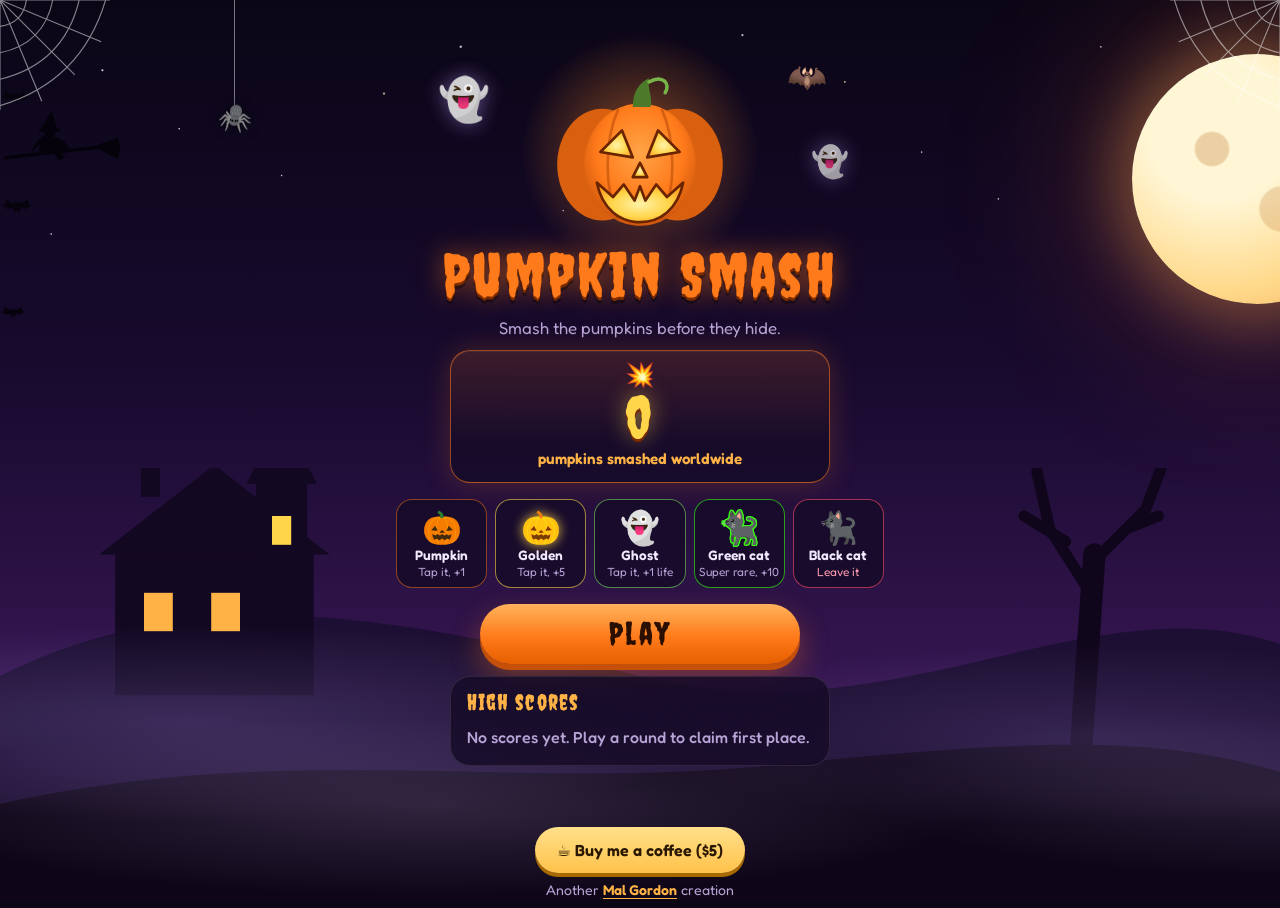
==== commit fbd3f1a0: "Add super rare green-outlined black cat (+10 points)" ====
--- a/index.html
+++ b/index.html
@@ -238,6 +238,8 @@
   .chip.gold { border-color: rgba(255, 213, 74, .6); }
   .chip.gold .face, .critter.gold { filter: sepia(1) saturate(5) hue-rotate(-8deg) brightness(1.25) drop-shadow(0 0 6px rgba(255, 213, 74, .9)); }
   .chip.ghost { border-color: rgba(141, 255, 106, .5); }
+  .chip.rare { border-color: rgba(57, 255, 20, .6); }
+  .chip.rare .face { filter: drop-shadow(1px 0 0 #39ff14) drop-shadow(-1px 0 0 #39ff14) drop-shadow(0 1px 0 #39ff14) drop-shadow(0 -1px 0 #39ff14); }
   .chip.bad { border-color: rgba(255, 77, 109, .6); }
   .chip.bad small { color: #ff9db0; }
 
@@ -314,6 +316,7 @@
   .critter.pumpkin { filter: drop-shadow(0 0 1.5cqw rgba(255, 160, 60, .55)); }
   .critter.cat { filter: drop-shadow(0 0 1.8cqw rgba(255, 77, 109, .75)); }
   .critter.ghost { filter: drop-shadow(0 0 2cqw rgba(141, 255, 106, .85)); animation: wobble .8s ease-in-out infinite alternate; }
+  .critter.rarecat { filter: drop-shadow(.6cqw 0 0 #39ff14) drop-shadow(-.6cqw 0 0 #39ff14) drop-shadow(0 .6cqw 0 #39ff14) drop-shadow(0 -.6cqw 0 #39ff14) drop-shadow(0 0 2.2cqw rgba(57, 255, 20, .85)); animation: wobble .8s ease-in-out infinite alternate; }
   .critter.gold::after { content: "✨"; position: absolute; right: 14%; top: -4%; font-size: 8cqw; animation: twinkle .6s ease-in-out infinite alternate; }
   .critter.boom { filter: none; }
   @keyframes wobble { from { rotate: -8deg; } to { rotate: 8deg; } }
@@ -350,6 +353,7 @@
   .final { font-size: 4.2rem; font-weight: 700; line-height: .95; color: var(--ember); text-shadow: 0 0 24px rgba(255, 122, 26, .6); font-variant-numeric: tabular-nums; }
   .badge { margin: 0; padding: 4px 14px; border-radius: 999px; font-weight: 700; color: #2a1d00; background: linear-gradient(90deg, #ffd54a, #ffb347); animation: pulse 1.4s ease-in-out infinite; }
   #nameForm { display: flex; gap: 8px; width: min(100%, 380px); }
+  #nameForm[hidden] { display: none; }
   #nameForm input { flex: 1; min-width: 0; font: inherit; font-size: 1.1rem; padding: 12px 16px; border-radius: 14px; border: 2px solid var(--night-700); background: var(--glass); color: var(--text); user-select: text; -webkit-user-select: text; }
   #nameForm input:focus-visible { outline: none; border-color: var(--ember); }
   #nameForm button { min-height: 48px; padding: 0 20px; border-radius: 14px; font-weight: 700; color: #2a0e00; background: var(--pumpkin); }
@@ -485,6 +489,7 @@
         <li class="chip good"><span class="face">🎃</span><b>Pumpkin</b><small>Tap it, +1</small></li>
         <li class="chip gold"><span class="face">🎃</span><b>Golden</b><small>Tap it, +5</small></li>
         <li class="chip ghost"><span class="face">👻</span><b>Ghost</b><small>Tap it, +1 life</small></li>
+        <li class="chip rare"><span class="face">🐈‍⬛</span><b>Green cat</b><small>Super rare, +10</small></li>
         <li class="chip bad"><span class="face">🐈‍⬛</span><b>Black cat</b><small>Leave it</small></li>
       </ul>
 
@@ -578,7 +583,7 @@
   const track = (name, params = {}) => { try { window.gtag && window.gtag('event', name, params); } catch {} };
   let plays = 0, stats = null, banked = 0;
   const smashedSoFar = () => (stats ? stats.pumpkins + stats.gold : 0);
-  const newStats = () => ({ pumpkins: 0, gold: 0, ghosts: 0, cats: 0, misses: 0 });
+  const newStats = () => ({ pumpkins: 0, gold: 0, rare: 0, ghosts: 0, cats: 0, misses: 0 });
 
   /* Stripe Payment Link for the $5 coffee button. Paste the buy.stripe.com URL here to show the button. */
   const COFFEE_URL = 'https://buy.stripe.com/8x26ozbqp8O928M9qIaAw0b';
@@ -792,6 +797,7 @@
     pumpkin: ['#ff7a1a', '#ffb347', '#c4500a', '#78b448'],
     gold: ['#ffd54a', '#fff2a8', '#ffb300', '#ffffff'],
     cat: ['#ff4d6d', '#7a1030', '#ff9db0'],
+    rarecat: ['#39ff14', '#b6ffa3', '#0b3d0b', '#ffffff'],
     ghost: ['#8dff6a', '#e6ffe0', '#b9a7ff']
   };
 
@@ -861,7 +867,7 @@
   const STAGES = [
     { at: 0, name: 'Dusk' }, { at: 25, name: 'Nightfall' }, { at: 60, name: 'Midnight' }, { at: 110, name: 'Witching hour' }
   ];
-  const FACE = { pumpkin: '🎃', gold: '🎃', cat: '🐈‍⬛', ghost: '👻' };
+  const FACE = { pumpkin: '🎃', gold: '🎃', cat: '🐈‍⬛', rarecat: '🐈‍⬛', ghost: '👻' };
   let running = false, score = 0, lives = START_LIVES, active = [], clock = 0, nextSpawn = 0, lastTs = 0, raf = 0, stageIdx = 0;
 
   const difficulty = () => ({
@@ -928,6 +934,8 @@
       score++; stats.pumpkins++; sfx.smash(); buzz(15); paintHud(); pop(i, 'pumpkin', '+1', 'var(--ember)', '💥');
     } else if (a.type === 'gold') {
       score += 5; stats.gold++; sfx.gold(); buzz([10, 30, 10]); paintHud(); pop(i, 'gold', '+5', 'var(--gold)', '💥');
+    } else if (a.type === 'rarecat') {
+      score += 10; stats.rare++; sfx.gold(); buzz([10, 30, 10, 30, 10]); paintHud(); pop(i, 'rarecat', '+10', '#39ff14', '💥');
     } else if (a.type === 'ghost') {
       if (lives < START_LIVES) lives++;
       stats.ghosts++;
@@ -938,6 +946,7 @@
   }
 
   function pickType(d) {
+    if (Math.random() < 0.015) return 'rarecat';   // super rare: green-outlined cat, +10
     if (Math.random() < d.catChance) return 'cat';
     if (lives < START_LIVES && Math.random() < 0.07) return 'ghost';
     if (Math.random() < 0.09) return 'gold';
@@ -949,7 +958,7 @@
     if (!free.length) return;
     const i = free[Math.floor(Math.random() * free.length)], d = difficulty(), type = pickType(d), h = holes[i];
     h.busy = true; h.critter.textContent = FACE[type]; h.critter.className = 'critter ' + type; h.el.classList.add('up');
-    const life = type === 'gold' ? d.showMs * 0.75 : type === 'ghost' ? d.showMs * 1.1 : d.showMs;
+    const life = type === 'rarecat' ? d.showMs * 0.7 : type === 'gold' ? d.showMs * 0.75 : type === 'ghost' ? d.showMs * 1.1 : d.showMs;
     active.push({ i, type, expires: clock + life });
   }
 
@@ -983,7 +992,7 @@
     track('post_score', { score: finalScore, level: stageIdx + 1, character: stage });
     track('game_over', {
       score: finalScore, stage, duration_sec: Math.round(clock / 1000), play_number: plays,
-      pumpkins_smashed: stats.pumpkins, gold_smashed: stats.gold, ghosts_caught: stats.ghosts,
+      pumpkins_smashed: stats.pumpkins, gold_smashed: stats.gold, rare_cats_caught: stats.rare, ghosts_caught: stats.ghosts,
       cats_hit: stats.cats, pumpkins_missed: stats.misses, new_best: isBest, made_leaderboard: qualifies
     });
     if (isBest) track('unlock_achievement', { achievement_id: 'new_high_score' });
@@ -1000,16 +1009,17 @@
 
   $('#nameForm').addEventListener('submit', (e) => {
     e.preventDefault();
-    if (scoreSubmitted) return;   // one submission per game (guards iOS double-tap / Enter+tap)
+    if (scoreSubmitted || !finalScore || $('#nameForm').hidden) return;   // one submission per game (guards iOS double-tap / Enter+tap)
     scoreSubmitted = true;
+    const scoreToSave = finalScore; finalScore = 0;   // spent: can't be saved again
     $('#nameForm button').disabled = true;
     const name = $('#nameInput').value.trim().slice(0, 10) || 'Anon';
-    const rank = Scores.add(name, finalScore, (i, worldRank) => {
+    const rank = Scores.add(name, scoreToSave, (i, worldRank) => {
       if (!SCREENS.start.hidden) renderScores($('#startScores'), i, 5);
-      track('leaderboard_entry_saved', { score: finalScore, rank: worldRank });
+      track('leaderboard_entry_saved', { score: scoreToSave, rank: worldRank });
     });
     $('#nameForm').hidden = true; $('#nameInput').blur();
-    track('leaderboard_entry', { score: finalScore, rank: rank + 1 });
+    track('leaderboard_entry', { score: scoreToSave, rank: rank + 1 });
     renderScores($('#startScores'), rank, 5); show('start');
   });
 
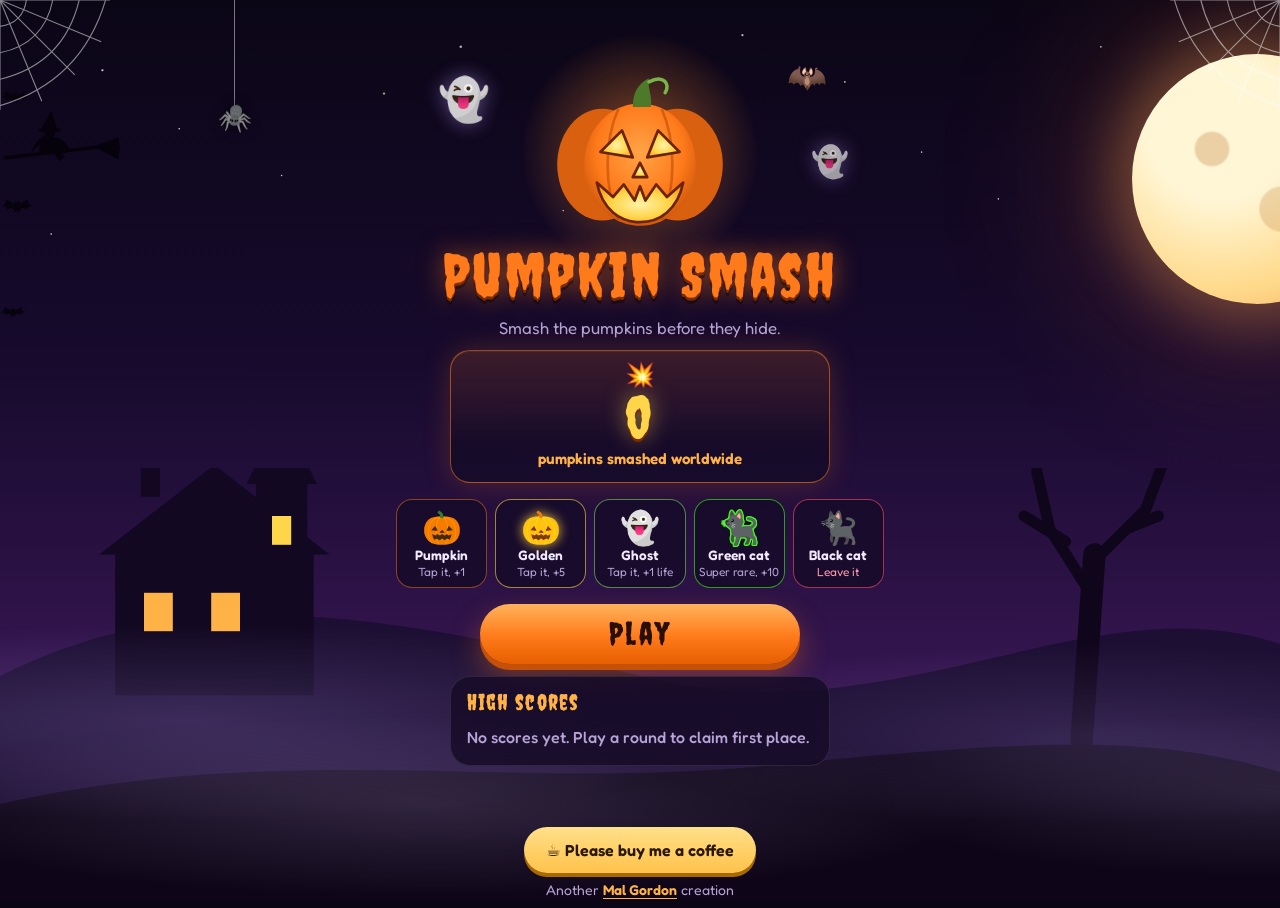
==== commit 8d208ead: "Retitle coffee button to 'Please buy me a coffee' and update Stripe link" ====
--- a/index.html
+++ b/index.html
@@ -171,10 +171,10 @@
   .wl { left: 0; } .wr { right: 0; transform: scaleX(-1); }
 
   .spider { position: absolute; top: 0; left: 17%; display: flex; flex-direction: column; align-items: center; transform-origin: 50% 0; animation: sway 5s ease-in-out infinite; }
-  .thread { display: block; width: 1.5px; height: 12vh; background: rgba(255, 255, 255, .45); animation: dangle 6s ease-in-out infinite; transform-origin: 50% 0; }
+  .thread { display: block; width: 1.5px; height: 12vh; background: rgba(255, 255, 255, .45); animation: dangle 6s ease-in-out infinite; }
   .spider span { font-size: 1.7rem; line-height: 1; margin-top: -4px; filter: drop-shadow(0 0 6px rgba(0, 0, 0, .6)); }
   @keyframes sway { 0%, 100% { transform: rotate(-4deg); } 50% { transform: rotate(4deg); } }
-  @keyframes dangle { 0%, 100% { transform: scaleY(.55); } 50% { transform: scaleY(1.25); } }
+  @keyframes dangle { 0%, 100% { height: 6.6vh; } 50% { height: 15vh; } }
 
   /* ================= App frame ================= */
   #app {
@@ -268,8 +268,11 @@
   .scores .empty { display: block; color: var(--muted); padding: 8px 0 10px; }
 
   /* ---------- Game HUD ---------- */
-  #game { overflow: hidden; }
-  .hud { display: grid; grid-template-columns: 1fr auto 1fr auto; align-items: stretch; gap: 8px; padding-bottom: 6px; }
+  #game { overflow: hidden; position: relative; }
+  #pauseOverlay { position: absolute; inset: 0; z-index: 20; display: flex; flex-direction: column; align-items: center; justify-content: center; gap: 16px; padding: 24px; text-align: center; background: rgba(12, 5, 24, .82); backdrop-filter: blur(4px); -webkit-backdrop-filter: blur(4px); }
+  #pauseOverlay[hidden] { display: none; }
+  #pauseOverlay h2 { margin: 0 0 4px; font-family: var(--font-display); font-size: 2.6rem; letter-spacing: .08em; color: var(--ember); text-shadow: 0 3px 0 #7a2b00, 0 0 22px rgba(255, 122, 26, .7); }
+  .hud { display: grid; grid-template-columns: 1fr auto 1fr auto auto; align-items: stretch; gap: 8px; padding-bottom: 6px; }
   .pill { background: var(--glass); border: 1px solid var(--line); border-radius: 16px; padding: 6px 12px; min-width: 0; }
   .pill .label { display: block; font-size: .72rem; color: var(--muted); }
   .pill .value { display: block; font-size: 1.7rem; font-weight: 700; line-height: 1.05; font-variant-numeric: tabular-nums; }
@@ -504,12 +507,18 @@
       <div class="pill score"><span class="label">Score</span><span class="value" id="score">0</span></div>
       <div class="pill lives"><span class="label">Lives</span><span class="hearts" id="lives" role="img"></span></div>
       <div class="pill best"><span class="label">Best</span><span class="value" id="best">0</span></div>
+      <button class="icon-btn" id="pauseBtn" type="button" aria-label="Pause game">⏸️</button>
       <button class="icon-btn" id="muteBtn" type="button" aria-label="Toggle sound">🔊</button>
     </div>
     <div class="stage" id="stage">Dusk</div>
     <div class="arena" id="arena">
       <div class="ground"><div class="board" id="board"></div></div>
       <div id="toast" aria-live="polite"></div>
+    </div>
+    <div id="pauseOverlay" role="dialog" aria-modal="true" aria-label="Game paused" hidden>
+      <h2>Paused</h2>
+      <button class="btn pulse" id="resumeBtn" type="button">Resume</button>
+      <button class="btn secondary" id="quitBtn" type="button">Quit to menu</button>
     </div>
   </section>
 
@@ -560,7 +569,7 @@
   </section>
 
   <footer id="foot">
-    <a id="coffee" class="coffee" href="#" target="_blank" rel="noopener noreferrer" hidden>☕ Buy me a coffee ($5)</a>
+    <a id="coffee" class="coffee" href="#" target="_blank" rel="noopener noreferrer" hidden>☕ Please buy me a coffee</a>
     <p class="credit">Another <a href="https://malgordon.com" target="_blank" rel="noopener noreferrer">Mal Gordon</a> creation</p>
   </footer>
 </div>
@@ -586,7 +595,7 @@
   const newStats = () => ({ pumpkins: 0, gold: 0, rare: 0, ghosts: 0, cats: 0, misses: 0 });
 
   /* Stripe Payment Link for the $5 coffee button. Paste the buy.stripe.com URL here to show the button. */
-  const COFFEE_URL = 'https://buy.stripe.com/8x26ozbqp8O928M9qIaAw0b';
+  const COFFEE_URL = 'https://buy.stripe.com/fZu00b521d4p4gU0UcaAw05';
   const coffeeEl = $('#coffee');
   if (COFFEE_URL) { coffeeEl.href = COFFEE_URL; coffeeEl.hidden = false; }
   coffeeEl.addEventListener('click', () => track('coffee_click', { value: 5, currency: 'AUD' }));
@@ -789,7 +798,8 @@
 
   // pause the music if the tab or app goes to the background
   document.addEventListener('visibilitychange', () => {
-    if (document.hidden) musicStop(); else if (running) musicPlay();
+    if (document.hidden) { if (running) pauseGame(); else musicStop(); }
+    else if (running && !paused) musicPlay();
   });
 
   /* ---------- Visual effects ---------- */
@@ -868,7 +878,7 @@
     { at: 0, name: 'Dusk' }, { at: 25, name: 'Nightfall' }, { at: 60, name: 'Midnight' }, { at: 110, name: 'Witching hour' }
   ];
   const FACE = { pumpkin: '🎃', gold: '🎃', cat: '🐈‍⬛', rarecat: '🐈‍⬛', ghost: '👻' };
-  let running = false, score = 0, lives = START_LIVES, active = [], clock = 0, nextSpawn = 0, lastTs = 0, raf = 0, stageIdx = 0;
+  let running = false, paused = false, score = 0, lives = START_LIVES, active = [], clock = 0, nextSpawn = 0, lastTs = 0, raf = 0, stageIdx = 0;
 
   const difficulty = () => ({
     showMs: Math.max(520, 1300 - score * 5.5),
@@ -900,8 +910,10 @@
     track('level_start', { level_name: STAGES[0].name, play_number: plays, replay: e?.currentTarget?.id === 'againBtn' });
     getAC();
     if (ac && ac.state === 'suspended') ac.resume();
+    shuffle = null;
     holes.forEach((h) => { h.el.classList.remove('up', 'bad'); h.busy = false; });
-    score = 0; lives = START_LIVES; active = []; clock = 0; nextSpawn = 600; lastTs = 0; running = true; stageIdx = 0;
+    score = 0; lives = START_LIVES; active = []; clock = 0; nextSpawn = 600; lastTs = 0; running = true; paused = false; stageIdx = 0;
+    $('#pauseOverlay').hidden = true;
     $('#stage').textContent = STAGES[0].name;
     scoreEl.textContent = '0';
     paintHud(); show('game'); musicPlay();
@@ -925,8 +937,49 @@
     release(i, 170);
   }
 
+  /* ---------- Cat Shuffle event: every grave is a black cat; the green-outlined one swaps places each second ---------- */
+  let shuffle = null;
+  const SHUFFLE_MS = 9000, SWAP_MS = 1000;
+  function paintCat(i, green) {
+    const h = holes[i];
+    h.critter.textContent = FACE.cat; h.critter.className = 'critter ' + (green ? 'rarecat' : 'cat');
+  }
+  function startShuffle() {
+    active.forEach((a) => release(a.i)); active = [];
+    const green = Math.floor(Math.random() * holes.length);
+    holes.forEach((h, i) => { h.busy = true; h.el.classList.remove('bad'); paintCat(i, i === green); h.el.classList.add('up'); });
+    shuffle = { green, swapAt: clock + SWAP_MS, endsAt: clock + SHUFFLE_MS };
+    toast('Cat shuffle!'); buzz([20, 40, 20]);
+    track('cat_shuffle_start', { score });
+  }
+  function endShuffle(caught) {
+    const g = shuffle ? shuffle.green : -1;
+    shuffle = null;
+    holes.forEach((h, i) => { if (!(caught && i === g)) release(i, 150); });
+  }
+  function shuffleTick() {
+    if (clock >= shuffle.endsAt) { endShuffle(false); return; }
+    if (clock >= shuffle.swapAt) {
+      const others = holes.map((_, i) => i).filter((i) => i !== shuffle.green);
+      const j = others[Math.floor(Math.random() * others.length)];
+      paintCat(shuffle.green, false); paintCat(j, true);
+      shuffle.green = j; shuffle.swapAt += SWAP_MS;
+    }
+  }
+  function shuffleWhack(i) {
+    const h = holes[i];
+    if (i === shuffle.green) {
+      score += 10; stats.rare++; sfx.gold(); buzz([10, 30, 10, 30, 10]); paintHud(); pop(i, 'rarecat', '+10', '#39ff14', '💥');
+      endShuffle(true);
+    } else {
+      stats.cats++; sfx.cat(); h.el.classList.add('bad'); burst(h.el, 'cat'); floatText(h.el, '-1 life', 'var(--blood)');
+      setTimeout(() => h.el.classList.remove('bad'), 300); loseLife(true);
+    }
+  }
+
   function whack(i) {
-    if (!running) return;
+    if (!running || paused) return;
+    if (shuffle) return shuffleWhack(i);
     const idx = active.findIndex((a) => a.i === i);
     if (idx === -1) return;                       // tapping an empty grave is free
     const a = active.splice(idx, 1)[0], h = holes[i];
@@ -946,7 +999,7 @@
   }
 
   function pickType(d) {
-    if (Math.random() < 0.015) return 'rarecat';   // super rare: green-outlined cat, +10
+    if (score >= 5 && Math.random() < 0.025) return 'rarecat';   // super rare: triggers Cat Shuffle (green-outlined cat, +10)
     if (Math.random() < d.catChance) return 'cat';
     if (lives < START_LIVES && Math.random() < 0.07) return 'ghost';
     if (Math.random() < 0.09) return 'gold';
@@ -957,6 +1010,7 @@
     const free = holes.map((h, i) => (h.busy ? -1 : i)).filter((i) => i >= 0);
     if (!free.length) return;
     const i = free[Math.floor(Math.random() * free.length)], d = difficulty(), type = pickType(d), h = holes[i];
+    if (type === 'rarecat') { startShuffle(); return; }
     h.busy = true; h.critter.textContent = FACE[type]; h.critter.className = 'critter ' + type; h.el.classList.add('up');
     const life = type === 'rarecat' ? d.showMs * 0.7 : type === 'gold' ? d.showMs * 0.75 : type === 'ghost' ? d.showMs * 1.1 : d.showMs;
     active.push({ i, type, expires: clock + life });
@@ -967,6 +1021,7 @@
     const dt = Math.min(ts - (lastTs || ts), 100);  // capped so a backgrounded tab effectively pauses
     lastTs = ts; clock += dt;
 
+    if (shuffle) { shuffleTick(); if (shuffle) { raf = requestAnimationFrame(loop); return; } nextSpawn = clock + 700; }
     for (let k = active.length - 1; k >= 0; k--) {
       const a = active[k];
       if (clock >= a.expires) {
@@ -978,13 +1033,44 @@
     raf = requestAnimationFrame(loop);
   }
 
+  /* ---------- Pause ---------- */
+  function pauseGame() {
+    if (!running || paused) return;
+    paused = true; cancelAnimationFrame(raf); musicStop();
+    $('#pauseOverlay').hidden = false; $('#resumeBtn').focus({ preventScroll: true });
+    track('game_pause', { score });
+  }
+  function resumeGame() {
+    if (!running || !paused) return;
+    paused = false; $('#pauseOverlay').hidden = true; lastTs = 0;
+    musicPlay(); raf = requestAnimationFrame(loop);
+    track('game_resume', { score });
+  }
+  function quitToMenu() {
+    if (!running) return;
+    running = false; paused = false; cancelAnimationFrame(raf); musicStop();
+    Global.report(smashedSoFar() - banked); banked = smashedSoFar();
+    active.forEach((a) => release(a.i)); active = [];
+    if (shuffle) endShuffle(false);
+    $('#pauseOverlay').hidden = true;
+    track('quit_game', { score, play_number: plays });
+    renderScores($('#startScores'), -1, 5); show('start'); Global.load(); refreshStartScores();
+  }
+  $('#pauseBtn').addEventListener('click', pauseGame);
+  $('#resumeBtn').addEventListener('click', resumeGame);
+  $('#quitBtn').addEventListener('click', quitToMenu);
+  document.addEventListener('keydown', (e) => {
+    if (e.key === 'Escape' || e.key === 'p' || e.key === 'P') { if (paused) resumeGame(); else pauseGame(); }
+  });
+
   /* ---------- Game over ---------- */
   let finalScore = 0, scoreSubmitted = false;
   function endGame() {
     scoreSubmitted = false;
-    running = false; cancelAnimationFrame(raf); musicStop(); sfx.over(); finalScore = score;
+    running = false; paused = false; $('#pauseOverlay').hidden = true; cancelAnimationFrame(raf); musicStop(); sfx.over(); finalScore = score;
     Global.report(smashedSoFar() - banked); banked = smashedSoFar();
     active.forEach((a) => release(a.i)); active = [];
+    if (shuffle) endShuffle(false);
     const qualifies = Scores.qualifies(finalScore), isBest = finalScore > 0 && finalScore > Scores.best();
     Scores.saveBest(finalScore);
     const stage = STAGES[stageIdx].name;
